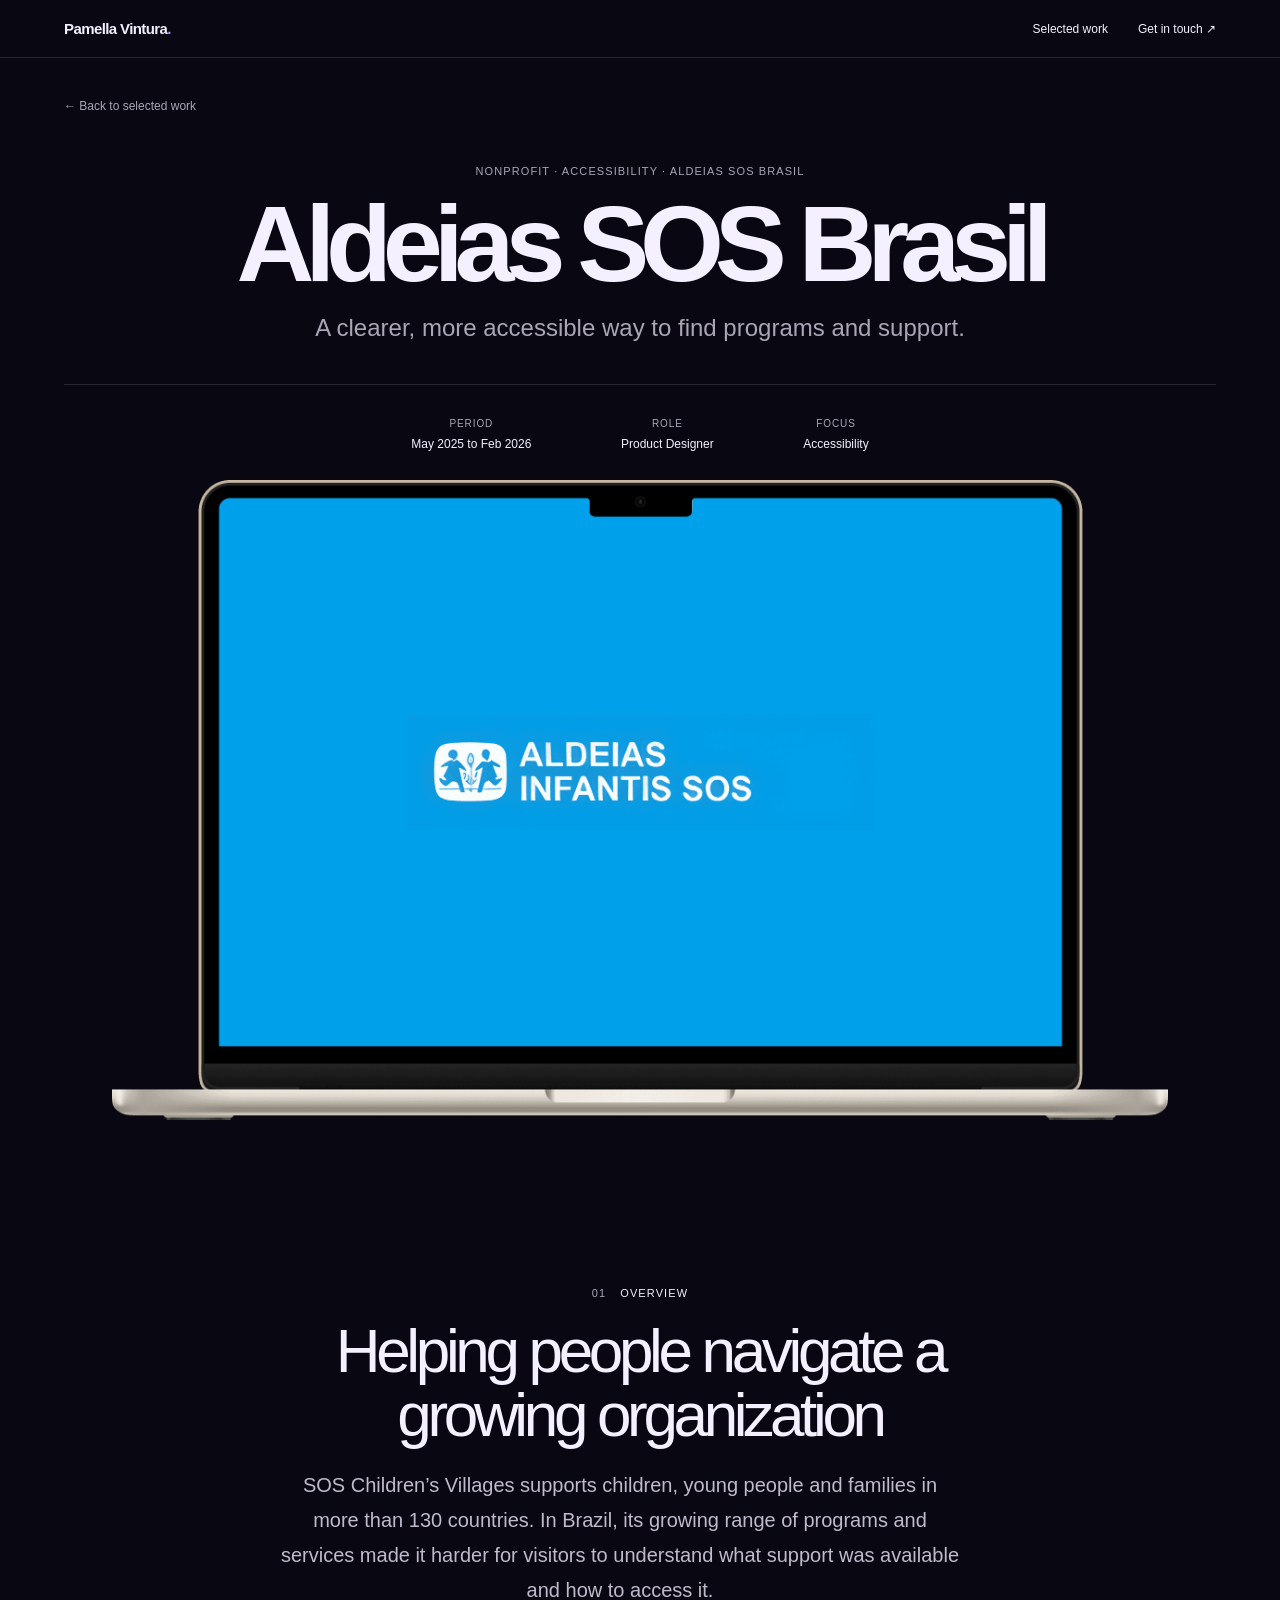
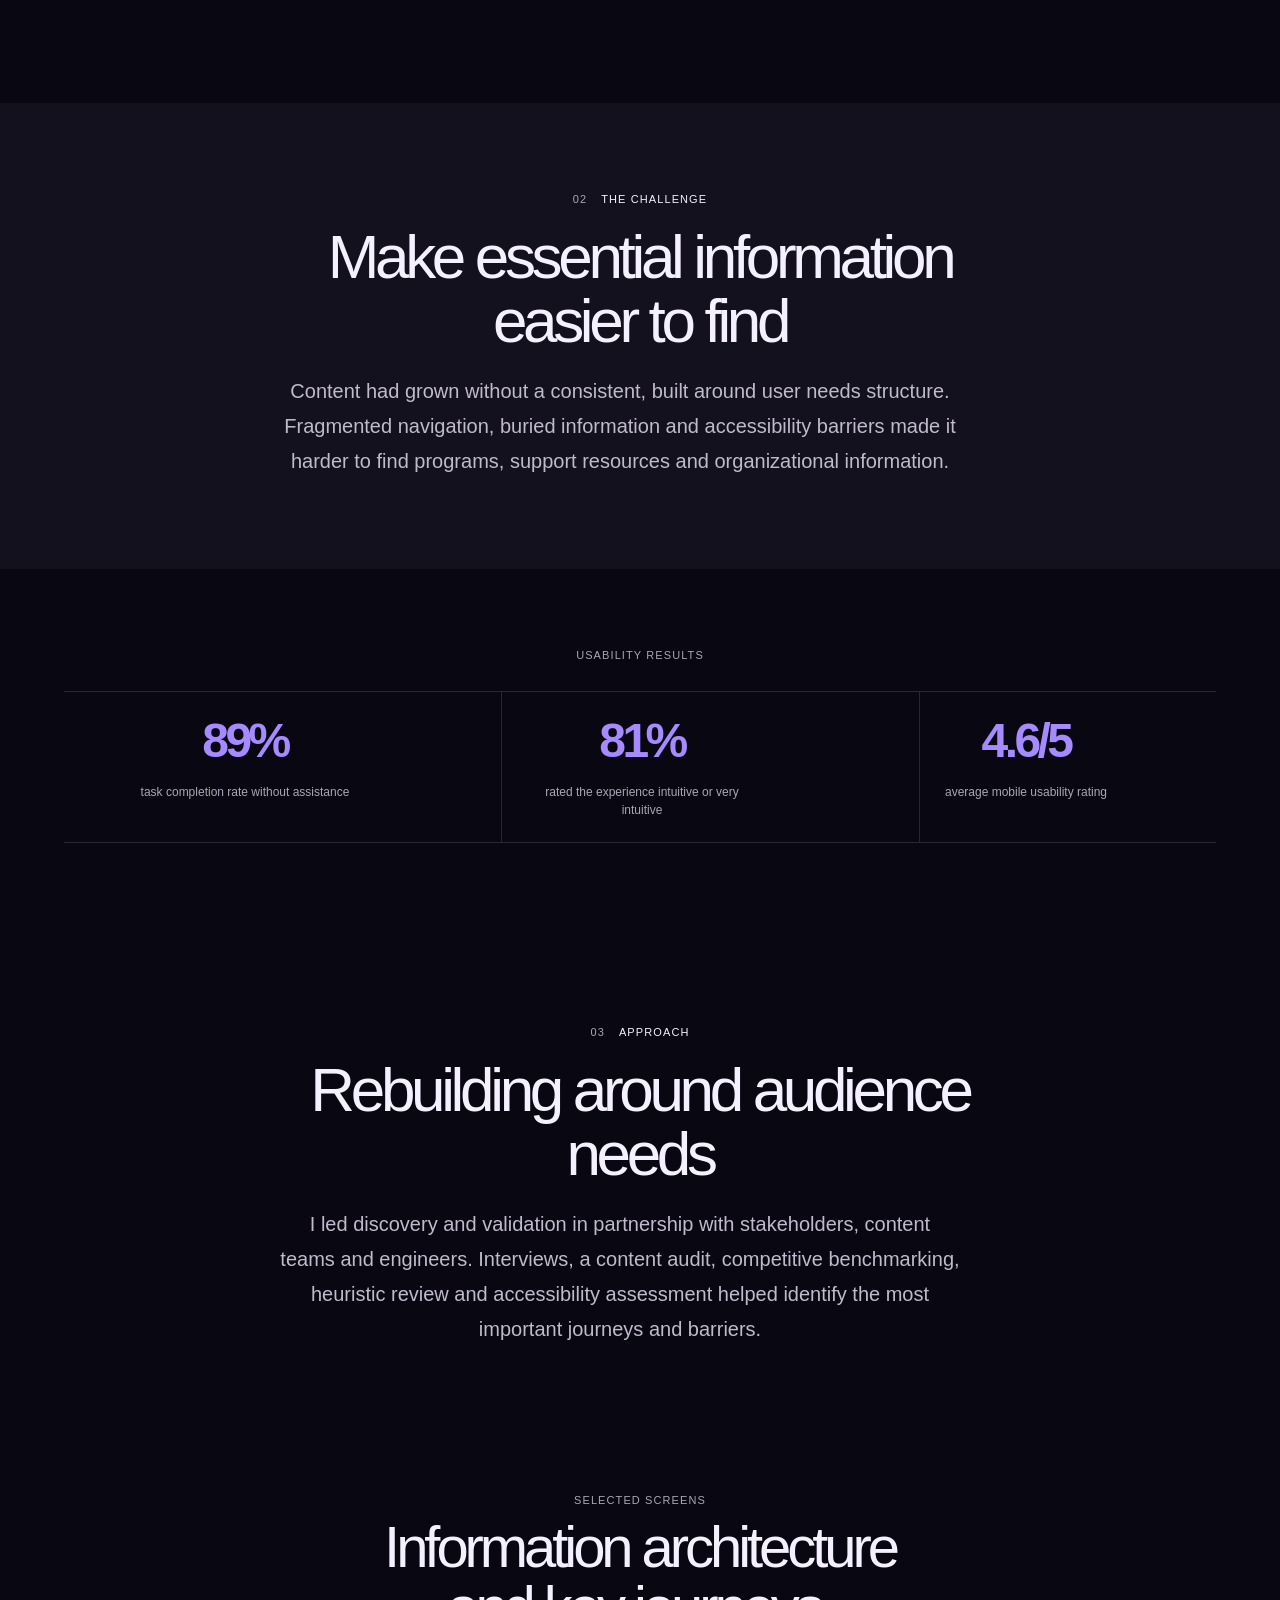
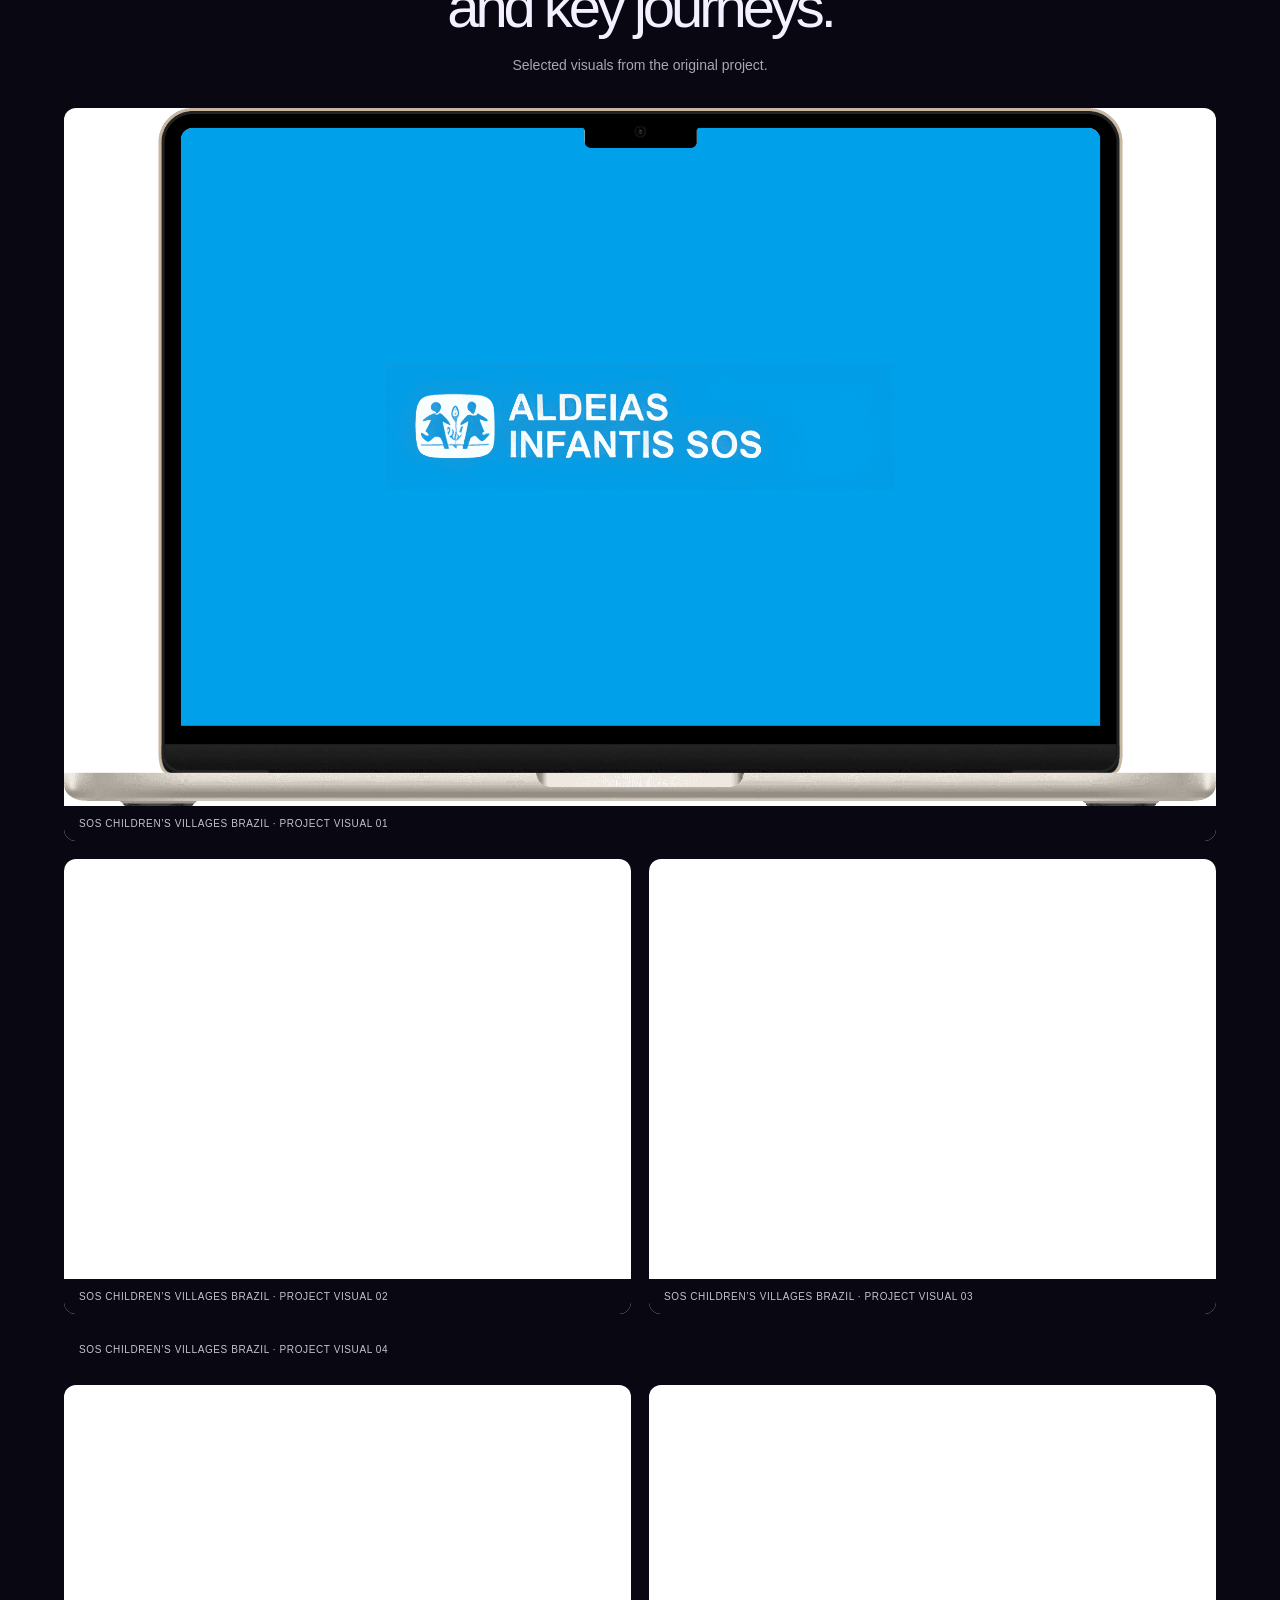
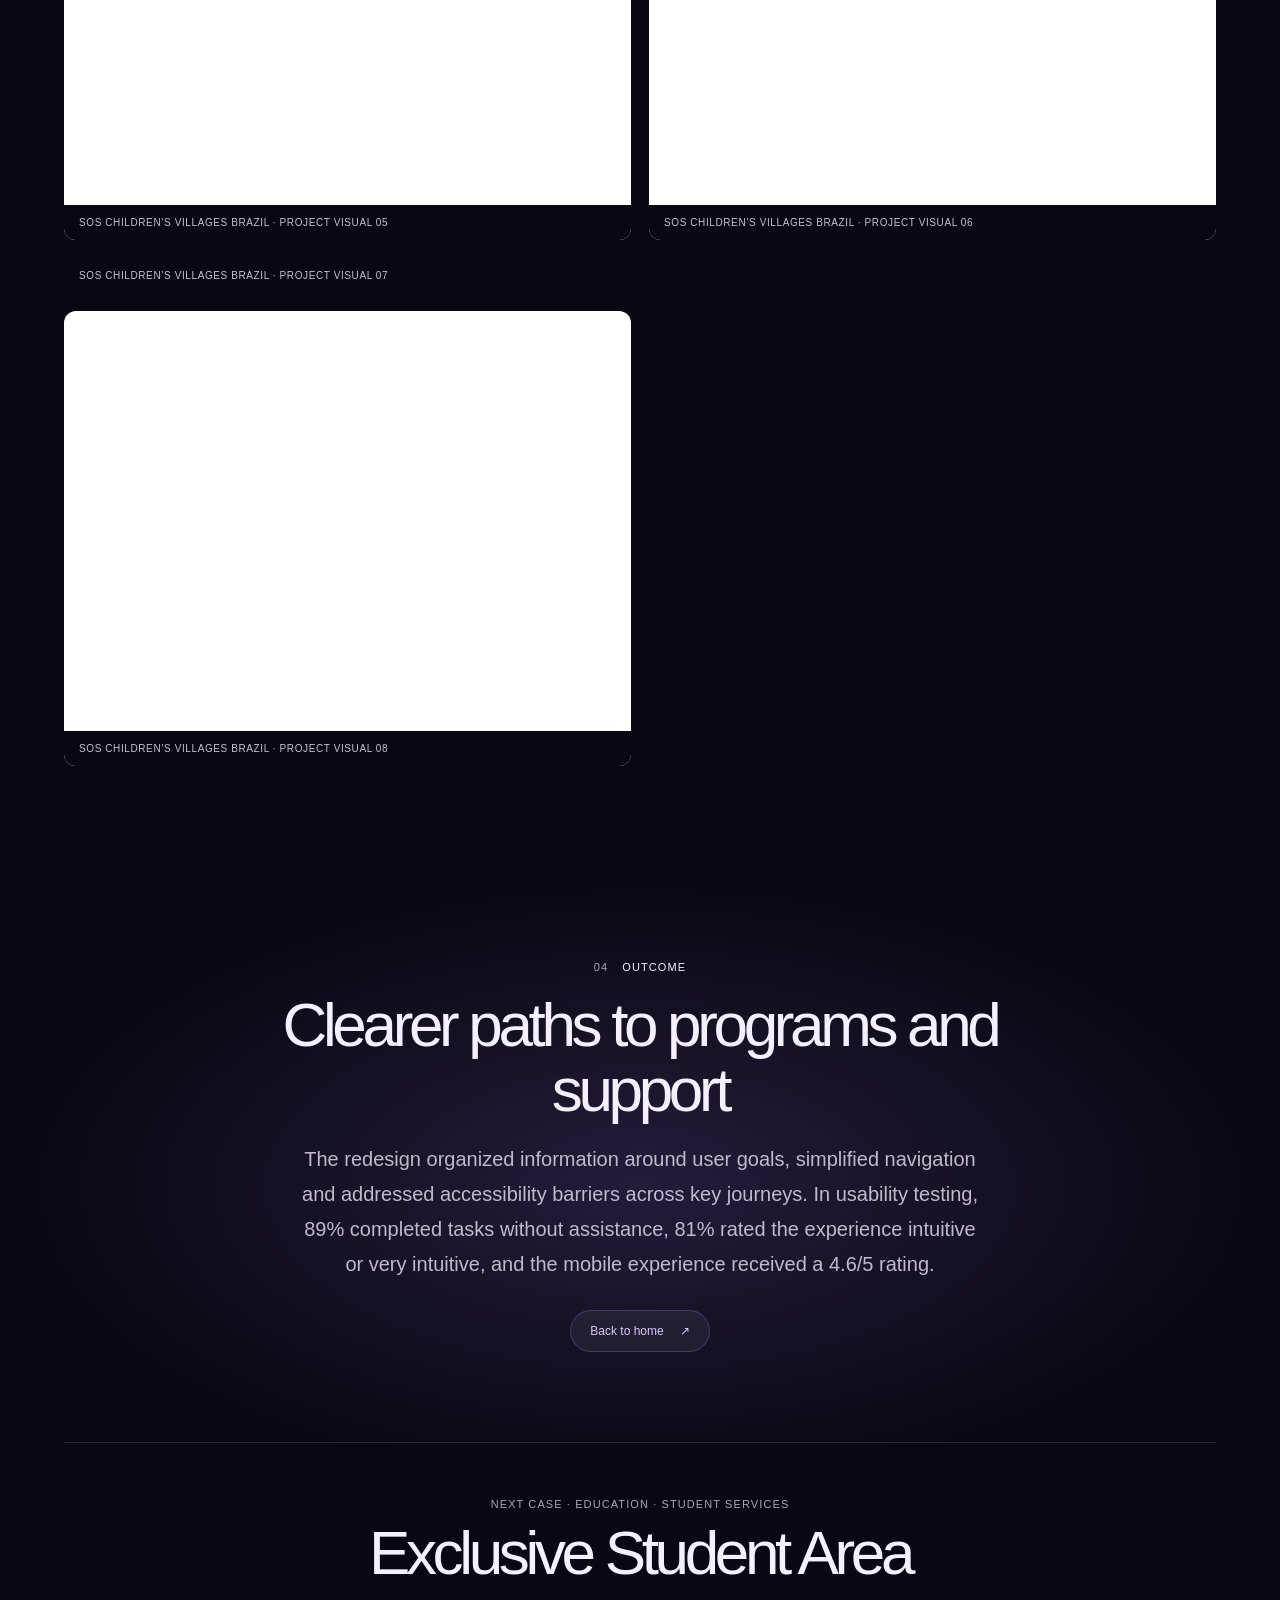
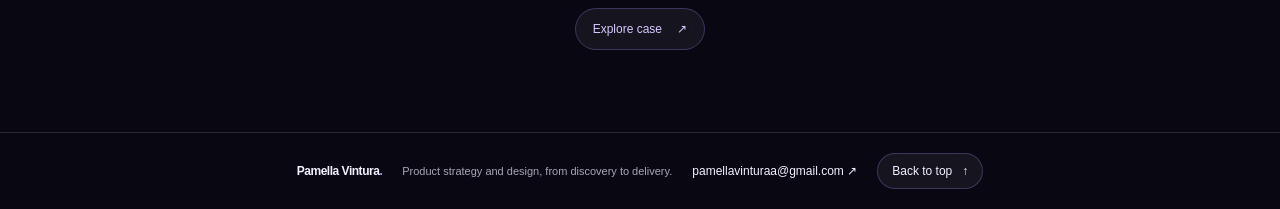
==== site/cases/aldeias-sos-brasil/index.html @ 1a33eb3a "Add Pamella Vintura portfolio site" ====
<!doctype html>
<html lang="en"><head><meta charset="utf-8"><meta name="viewport" content="width=device-width,initial-scale=1"><meta name="theme-color" content="#090812"><meta name="referrer" content="strict-origin-when-cross-origin"><meta http-equiv="Content-Security-Policy" content="default-src 'self'; base-uri 'self'; object-src 'none'; form-action 'self'; img-src 'self'; font-src 'self' https://fonts.gstatic.com; style-src 'self' https://fonts.googleapis.com; script-src 'self'; upgrade-insecure-requests"><title>Aldeias SOS Brasil | Pamella Vintura</title><meta name="description" content="A clearer, more accessible way to find programs and support."><link rel="preconnect" href="https://fonts.googleapis.com"><link rel="preconnect" href="https://fonts.gstatic.com" crossorigin><link href="https://fonts.googleapis.com/css2?family=Geist:wght@400;450;500;550;600;650;700&display=swap" rel="stylesheet"><link rel="stylesheet" href="../../cases.css"></head>
<body id="top"><header class="case-nav"><a class="case-wordmark" href="../../index.html">Pamella Vintura<span>.</span></a><nav><a href="../../index.html#work">Selected work</a><a href="mailto:pamellavinturaa@gmail.com">Get in touch ↗</a></nav></header><main>
<section class="case-hero"><a class="back-link" href="../../index.html#work">← Back to selected work</a><p class="case-eyebrow">Nonprofit · Accessibility <span>·</span> Aldeias SOS Brasil</p><h1>Aldeias SOS Brasil</h1><p class="case-subtitle">A clearer, more accessible way to find programs and support.</p><div class="case-meta"><div><span>Period</span><strong>May 2025 to Feb 2026</strong></div><div><span>Role</span><strong>Product Designer</strong></div><div><span>Focus</span><strong>Accessibility</strong></div></div>
<figure class="case-cover"><img src="../../assets/cases/aldeias-sos-brasil/01.png" alt="Original Framer portfolio image for SOS Children’s Villages Brazil" fetchpriority="high"></figure></section>
<section class="case-story"><div class="story-label">01 <span>Overview</span></div><div class="story-copy"><h2>Helping people navigate a growing organization</h2><p>SOS Children’s Villages supports children, young people and families in more than 130 countries. In Brazil, its growing range of programs and services made it harder for visitors to understand what support was available and how to access it.</p></div></section>
<section class="case-story case-story--soft"><div class="story-label">02 <span>The challenge</span></div><div class="story-copy"><h2>Make essential information easier to find</h2><p>Content had grown without a consistent, built around user needs structure. Fragmented navigation, buried information and accessibility barriers made it harder to find programs, support resources and organizational information.</p></div></section>
<section class="case-stats"><p class="case-eyebrow">Usability results</p><div class="case-stat-grid"><div class="case-stat"><strong data-count data-count-end="89.0" data-count-prefix="" data-count-suffix="%" data-count-decimals="0">89%</strong><span>task completion rate without assistance</span></div><div class="case-stat"><strong data-count data-count-end="81.0" data-count-prefix="" data-count-suffix="%" data-count-decimals="0">81%</strong><span>rated the experience intuitive or very intuitive</span></div><div class="case-stat"><strong data-count data-count-end="4.6" data-count-prefix="" data-count-suffix="/5" data-count-decimals="1">4.6/5</strong><span>average mobile usability rating</span></div></div></section>
<section class="case-story"><div class="story-label">03 <span>Approach</span></div><div class="story-copy"><h2>Rebuilding around audience needs</h2><p>I led discovery and validation in partnership with stakeholders, content teams and engineers. Interviews, a content audit, competitive benchmarking, heuristic review and accessibility assessment helped identify the most important journeys and barriers.</p></div></section>
<section class="case-gallery"><div class="gallery-heading"><p class="case-eyebrow">Selected screens</p><h2>Information architecture and key journeys.</h2><p>Selected visuals from the original project.</p></div><div class="gallery-grid"><figure class="case-image case-image--1"><img src="../../assets/cases/aldeias-sos-brasil/01.png" alt="Original SOS Children’s Villages Brazil project visual 1" loading="lazy"><figcaption>SOS Children’s Villages Brazil · project visual 01</figcaption></figure>
<figure class="case-image case-image--2"><img src="../../assets/cases/aldeias-sos-brasil/02.png" alt="Original SOS Children’s Villages Brazil project visual 2" loading="lazy"><figcaption>SOS Children’s Villages Brazil · project visual 02</figcaption></figure>
<figure class="case-image case-image--3"><img src="../../assets/cases/aldeias-sos-brasil/03.png" alt="Original SOS Children’s Villages Brazil project visual 3" loading="lazy"><figcaption>SOS Children’s Villages Brazil · project visual 03</figcaption></figure>
<figure class="case-image case-image--1"><img src="../../assets/cases/aldeias-sos-brasil/04.png" alt="Original SOS Children’s Villages Brazil project visual 4" loading="lazy"><figcaption>SOS Children’s Villages Brazil · project visual 04</figcaption></figure>
<figure class="case-image case-image--2"><img src="../../assets/cases/aldeias-sos-brasil/05.png" alt="Original SOS Children’s Villages Brazil project visual 5" loading="lazy"><figcaption>SOS Children’s Villages Brazil · project visual 05</figcaption></figure>
<figure class="case-image case-image--3"><img src="../../assets/cases/aldeias-sos-brasil/06.png" alt="Original SOS Children’s Villages Brazil project visual 6" loading="lazy"><figcaption>SOS Children’s Villages Brazil · project visual 06</figcaption></figure>
<figure class="case-image case-image--1"><img src="../../assets/cases/aldeias-sos-brasil/07.png" alt="Original SOS Children’s Villages Brazil project visual 7" loading="lazy"><figcaption>SOS Children’s Villages Brazil · project visual 07</figcaption></figure>
<figure class="case-image case-image--2"><img src="../../assets/cases/aldeias-sos-brasil/08.png" alt="Original SOS Children’s Villages Brazil project visual 8" loading="lazy"><figcaption>SOS Children’s Villages Brazil · project visual 08</figcaption></figure></div></section>
<section class="case-story case-story--soft case-outro"><div class="story-label">04 <span>Outcome</span></div><div class="story-copy"><h2>Clearer paths to programs and support</h2><p>The redesign organized information around user goals, simplified navigation and addressed accessibility barriers across key journeys. In usability testing, 89% completed tasks without assistance, 81% rated the experience intuitive or very intuitive, and the mobile experience received a 4.6/5 rating.</p><a class="case-home-button" href="../../index.html">Back to home <span aria-hidden="true">↗</span></a></div></section>
<section class="case-next"><div><p class="case-eyebrow">Next case · Education · Student services</p><h2>Exclusive Student Area</h2></div><a class="next-link" href="../student-area/index.html">Explore case <span>↗</span></a></section>
</main><footer class="case-footer"><a class="case-wordmark" href="../../index.html">Pamella Vintura<span>.</span></a><span>Product strategy and design, from discovery to delivery.</span><a href="mailto:pamellavinturaa@gmail.com">pamellavinturaa@gmail.com ↗</a><a class="back-top" href="#top">Back to top <span aria-hidden="true">↑</span></a></footer><script src="../../case.js" defer></script></body></html>
---- site/cases.css ----
@charset "utf-8";:root{--paper:#f5f5f7;--ink:#1d1d1f;--muted:#6e6e73;--blue:#7654e8;--purple:#7654e8;--line:rgba(29,29,31,.12);--max:1160px}*{box-sizing:border-box}html{scroll-behavior:smooth}body{margin:0;background:var(--paper);color:var(--ink);font-family:Geist,-apple-system,BlinkMacSystemFont,"Segoe UI",sans-serif;-webkit-font-smoothing:antialiased}.case-nav,.case-footer{display:flex;align-items:center;justify-content:space-between;padding:20px max(5vw,24px);border-bottom:1px solid var(--line)}.case-wordmark{font-size:15px;font-weight:650;letter-spacing:-.04em;color:var(--ink);text-decoration:none}.case-wordmark span{color:var(--blue)}.case-nav nav{display:flex;gap:30px}.case-nav nav a,.case-footer a{font-size:12px;color:var(--ink);text-decoration:none}.case-nav nav a:hover,.case-footer a:hover,.back-link:hover{color:var(--blue)}main{overflow:hidden}.case-hero,.case-story,.case-stats,.case-gallery,.case-next{width:min(var(--max),90vw);margin:auto}.case-hero{padding:38px 0 72px}.back-link{display:inline-block;margin:0 0 52px;color:var(--muted);font-size:12px;text-decoration:none}.case-eyebrow,.story-label{color:var(--muted);font-size:11px;letter-spacing:.1em;text-transform:uppercase}.case-eyebrow span{color:var(--blue)}h1,h2,p{margin-top:0}.case-hero h1{max-width:950px;margin:14px 0 13px;font-size:clamp(48px,9vw,108px);line-height:.98;letter-spacing:-.085em;font-weight:550}.case-subtitle{max-width:660px;color:var(--muted);font-size:clamp(17px,2.4vw,24px);line-height:1.5}.case-meta{display:flex;gap:clamp(28px,7vw,92px);padding:33px 0 29px;margin-top:38px;border-top:1px solid var(--line)}.case-meta div{display:grid;gap:8px}.case-meta span{font-size:10px;color:var(--muted);text-transform:uppercase;letter-spacing:.09em}.case-meta strong{font-size:12px;font-weight:500}.case-cover{height:clamp(280px,55vw,640px);margin:0;overflow:hidden;border-radius:18px;background:#e8e8eb}.case-cover img{width:100%;height:100%;object-fit:contain;object-position:center}.case-story{display:grid;grid-template-columns:.55fr 1fr;gap:5vw;padding:95px 0}.story-label{display:flex;gap:14px;align-items:flex-start}.story-label span{color:var(--ink)}.story-copy{max-width:720px}.story-copy h2,.gallery-heading h2,.case-next h2{margin-bottom:20px;font-size:clamp(34px,5.2vw,62px);line-height:1.04;letter-spacing:-.07em;font-weight:500}.story-copy p{max-width:680px;margin:0;color:#56565c;font-size:clamp(16px,1.7vw,20px);line-height:1.75}.case-story--soft{width:100%;padding:90px max(5vw,24px);background:#eceef2}.case-story--soft .story-label,.case-story--soft .story-copy{width:min(100%,var(--max));margin-left:auto;margin-right:auto}.case-stats{padding:80px 0 88px}.case-stats>.case-eyebrow{margin-bottom:30px}.case-stat-grid{display:grid;grid-template-columns:repeat(3,1fr);border-top:1px solid var(--line);border-bottom:1px solid var(--line)}.case-stat{min-height:138px;padding:25px 22px 23px 0;display:flex;flex-direction:column;align-items:flex-start;justify-content:flex-start;gap:18px;text-align:left}.case-stat+.case-stat{padding-left:25px;border-left:1px solid var(--line)}.case-stat strong{display:block;font-size:clamp(32px,4.2vw,48px);line-height:1;letter-spacing:-.075em;font-weight:550;color:var(--purple);font-variant-numeric:tabular-nums;text-align:left}.case-stat span{max-width:230px;color:var(--muted);font-size:12px;line-height:1.5}.case-gallery{padding:52px 0 105px}.gallery-heading{max-width:540px;margin-bottom:35px}.gallery-heading h2{font-size:clamp(36px,5vw,58px)}.gallery-heading>p:last-child{color:var(--muted);font-size:14px}.gallery-grid{display:grid;grid-template-columns:repeat(2,minmax(0,1fr));gap:18px}.case-image{margin:0;overflow:hidden;border-radius:12px;background:#e7e8eb}.case-image:nth-child(3n+1){grid-column:span 2}.case-image img{display:block;width:100%;max-height:720px;object-fit:contain;object-position:center}.case-image:not(:nth-child(3n+1)) img{height:420px}.case-image figcaption{padding:12px 15px;color:var(--muted);font-size:10px;letter-spacing:.06em;text-transform:uppercase}.case-next{display:flex;align-items:end;justify-content:space-between;padding:55px 0 82px;border-top:1px solid var(--line)}.case-next h2{margin:9px 0 0}.next-link{padding:13px 17px;border:1px solid rgb(118 84 232 / .22);border-radius:999px;background:rgb(255 255 255 / .45);color:#5938c7;font-size:12px;text-decoration:none;backdrop-filter:blur(14px);transition:color .2s,background .25s,box-shadow .25s,transform .25s}.next-link span{margin-left:12px;color:inherit}.next-link:hover{background:#7654e8;color:#fff;box-shadow:0 9px 24px rgb(118 84 232 / .24);transform:translateY(-2px)}.case-footer{gap:20px;border-top:1px solid var(--line);border-bottom:0;color:var(--muted);font-size:11px}.case-footer>span{color:var(--muted)}@media(max-width:700px){.case-nav{padding:17px 5vw}.case-nav nav{gap:15px}.case-nav nav a{font-size:11px}.case-hero{padding-top:24px}.back-link{margin-bottom:38px}.case-meta{display:grid;grid-template-columns:1fr 1fr;gap:22px}.case-story{grid-template-columns:1fr;gap:20px;padding:65px 0}.case-story--soft{padding:65px 5vw}.case-stat-grid{grid-template-columns:1fr}.case-stat{min-height:95px;padding:18px 0}.case-stat+.case-stat{padding-left:0;border-left:0;border-top:1px solid var(--line)}.case-gallery{padding:25px 0 65px}.gallery-grid{grid-template-columns:1fr;gap:12px}.case-image:nth-child(3n+1){grid-column:auto}.case-image:not(:nth-child(3n+1)) img{height:300px}.case-next{align-items:flex-start;flex-direction:column;gap:24px;padding:42px 0 55px}.case-footer{align-items:flex-start;flex-direction:column;padding-top:25px;padding-bottom:25px;gap:11px}}@media(prefers-reduced-motion:no-preference){.case-image img{transition:transform .6s cubic-bezier(.2,.7,.2,1)}.case-image:hover img{transform:scale(1.015)}}
.case-outro{background:radial-gradient(ellipse at 50% 55%,rgb(232 224 255 / .82),rgb(245 245 247 / .1) 68%);text-align:center}.case-outro .story-label{justify-content:center}.case-outro .story-copy{margin-left:auto;margin-right:auto}.case-outro .story-copy h2{text-align:center}.case-outro .story-copy p{margin-left:auto;margin-right:auto}.case-home-button{display:inline-flex;align-items:center;gap:16px;margin-top:28px;padding:13px 19px;border:1px solid rgb(118 84 232 / .22);border-radius:999px;background:rgb(255 255 255 / .48);color:#5938c7;font-size:12px;text-decoration:none;backdrop-filter:blur(14px);transition:color .2s,background .25s,box-shadow .25s,transform .25s}.case-home-button:hover{background:#7654e8;color:#fff;box-shadow:0 9px 24px rgb(118 84 232 / .24);transform:translateY(-2px)}.back-top{display:inline-flex;align-items:center;gap:10px;padding:10px 14px;border:1px solid rgb(118 84 232 / .2);border-radius:999px;background:rgb(255 255 255 / .45);color:#5938c7;text-decoration:none;font-size:11px;backdrop-filter:blur(14px);transition:background .2s,color .2s,transform .2s}.back-top:hover{background:#7654e8;color:#fff;transform:translateY(-2px)}

/* Center the case narratives and closing sections consistently. */
.case-hero h1,.case-hero>.case-eyebrow,.case-hero>.case-subtitle{margin-left:auto;margin-right:auto;text-align:center}
.case-hero>.case-eyebrow{width:fit-content}
.case-subtitle{max-width:720px}
.case-meta{justify-content:center;text-align:center}
.case-meta div{justify-items:center}
.case-story{grid-template-columns:1fr;justify-items:center;gap:20px;text-align:center}
.case-story .story-label{justify-content:center}
.case-story .story-copy{margin-left:auto;margin-right:auto}
.case-story--soft .story-label,.case-story--soft .story-copy{margin-left:auto;margin-right:auto}
.case-stats>.case-eyebrow{width:fit-content;margin-left:auto;margin-right:auto;text-align:center}
.case-stat-grid{justify-items:center}
.case-stat{align-items:center;text-align:center}
.case-stat strong{text-align:center}
.case-gallery .gallery-heading{margin-left:auto;margin-right:auto;text-align:center}
.case-next{align-items:center;flex-direction:column;gap:23px;text-align:center}
.case-next>div{width:100%}
.case-footer{justify-content:center;text-align:center}
@media(max-width:700px){.case-story{grid-template-columns:1fr;justify-items:center;text-align:center}.case-stat{align-items:center;text-align:center}.case-stat strong{text-align:center}.case-next{align-items:center;text-align:center}.case-footer{align-items:center}}

/* Dark theme for all case study pages */
:root{--paper:#090812;--ink:#f4f0ff;--muted:#aaa5b7;--blue:#ad91ff;--purple:#a68aff;--line:rgba(236,228,255,.14);color-scheme:dark}
body{background:#090812;color:#f4f0ff}
.case-nav,.case-footer{border-color:var(--line)}
.case-story--soft{background:#13111d}
.case-cover,.case-image{background:#fff}
.case-image figcaption{background:#090812;color:#c8c1d3}
.case-stat{border-color:var(--line)}
.story-copy p{color:#c1bacd}
.case-outro{background:radial-gradient(ellipse at 50% 55%,rgba(108,78,166,.28),rgba(9,8,18,.15) 68%)}
.next-link,.case-home-button,.back-top{background:rgba(255,255,255,.055);border-color:rgba(166,138,255,.28);color:#d8c8ff}
.next-link:hover,.case-home-button:hover,.back-top:hover{background:#7654e8;color:#fff}

.case-nav{position:relative;z-index:5}body{overflow-x:hidden}

/* Keep the first project mockup integrated with the dark case page; gallery frames stay white. */
.case-cover { background:transparent; }
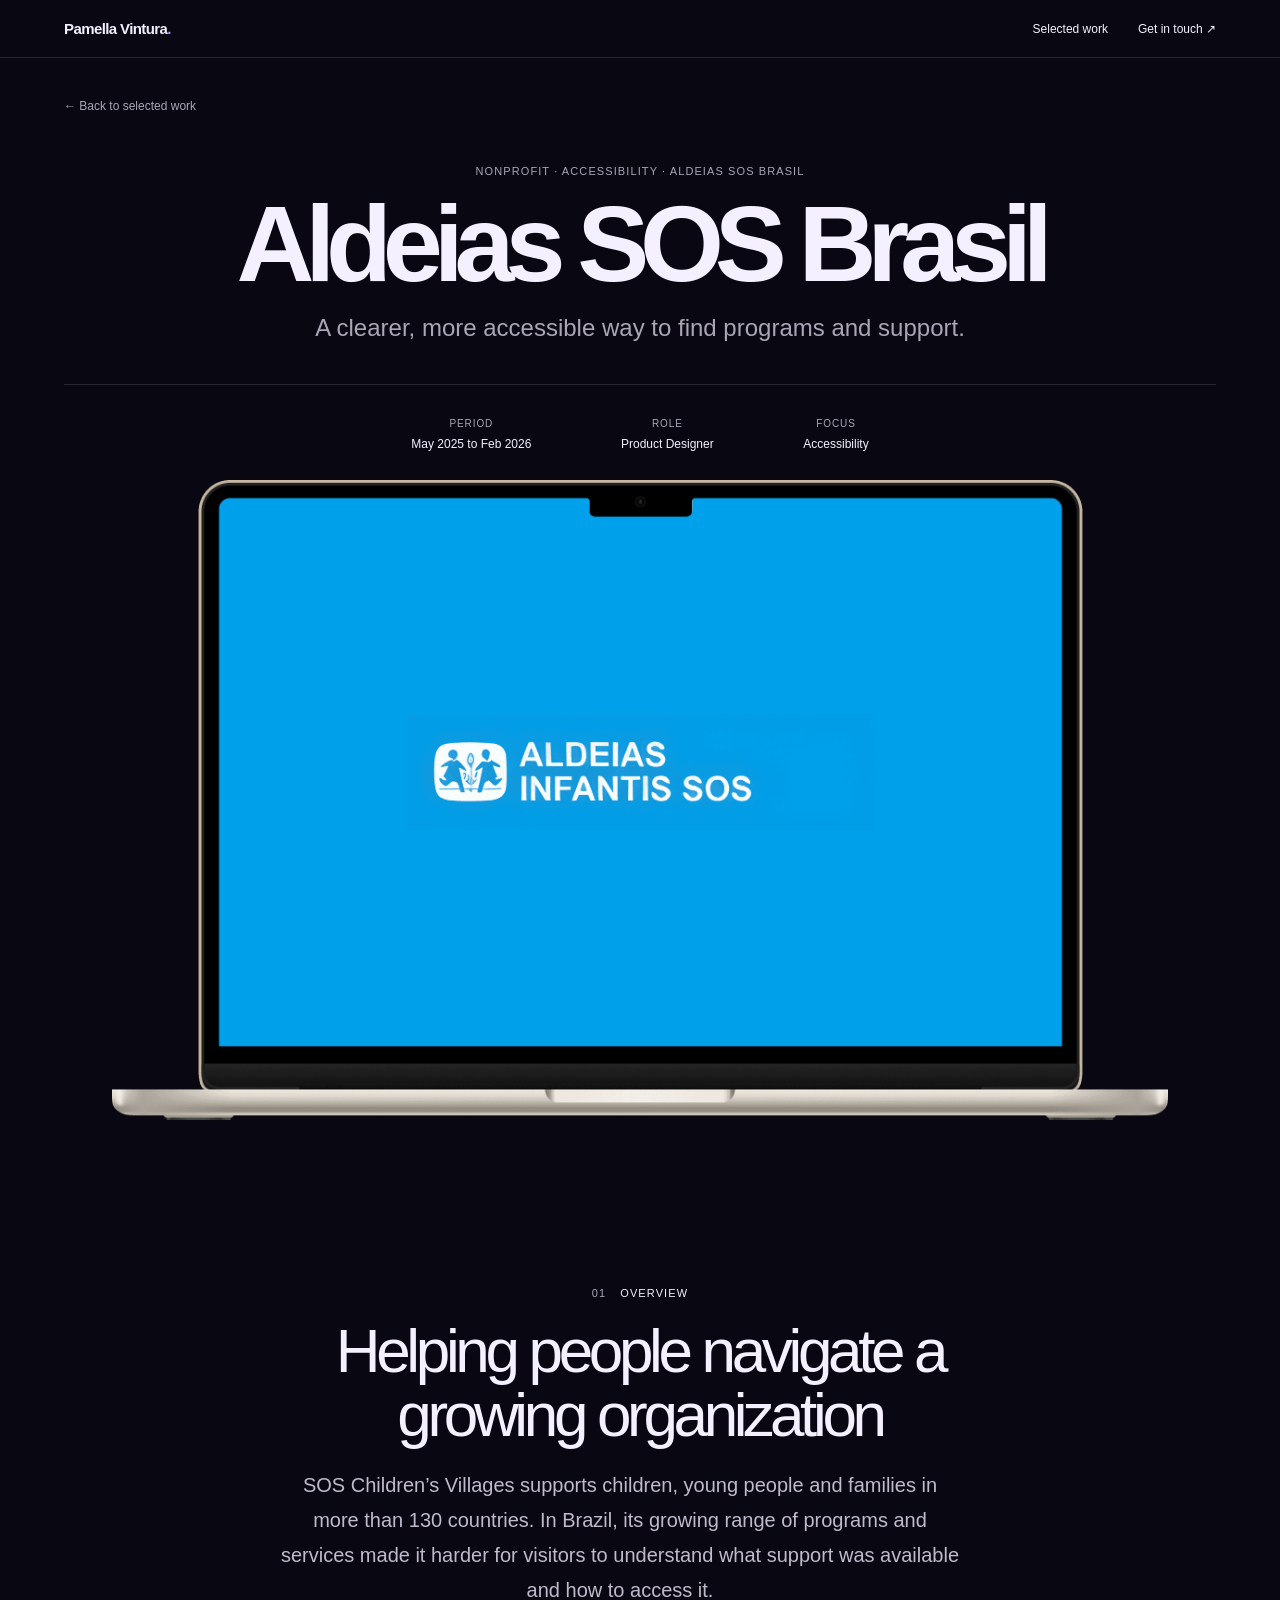
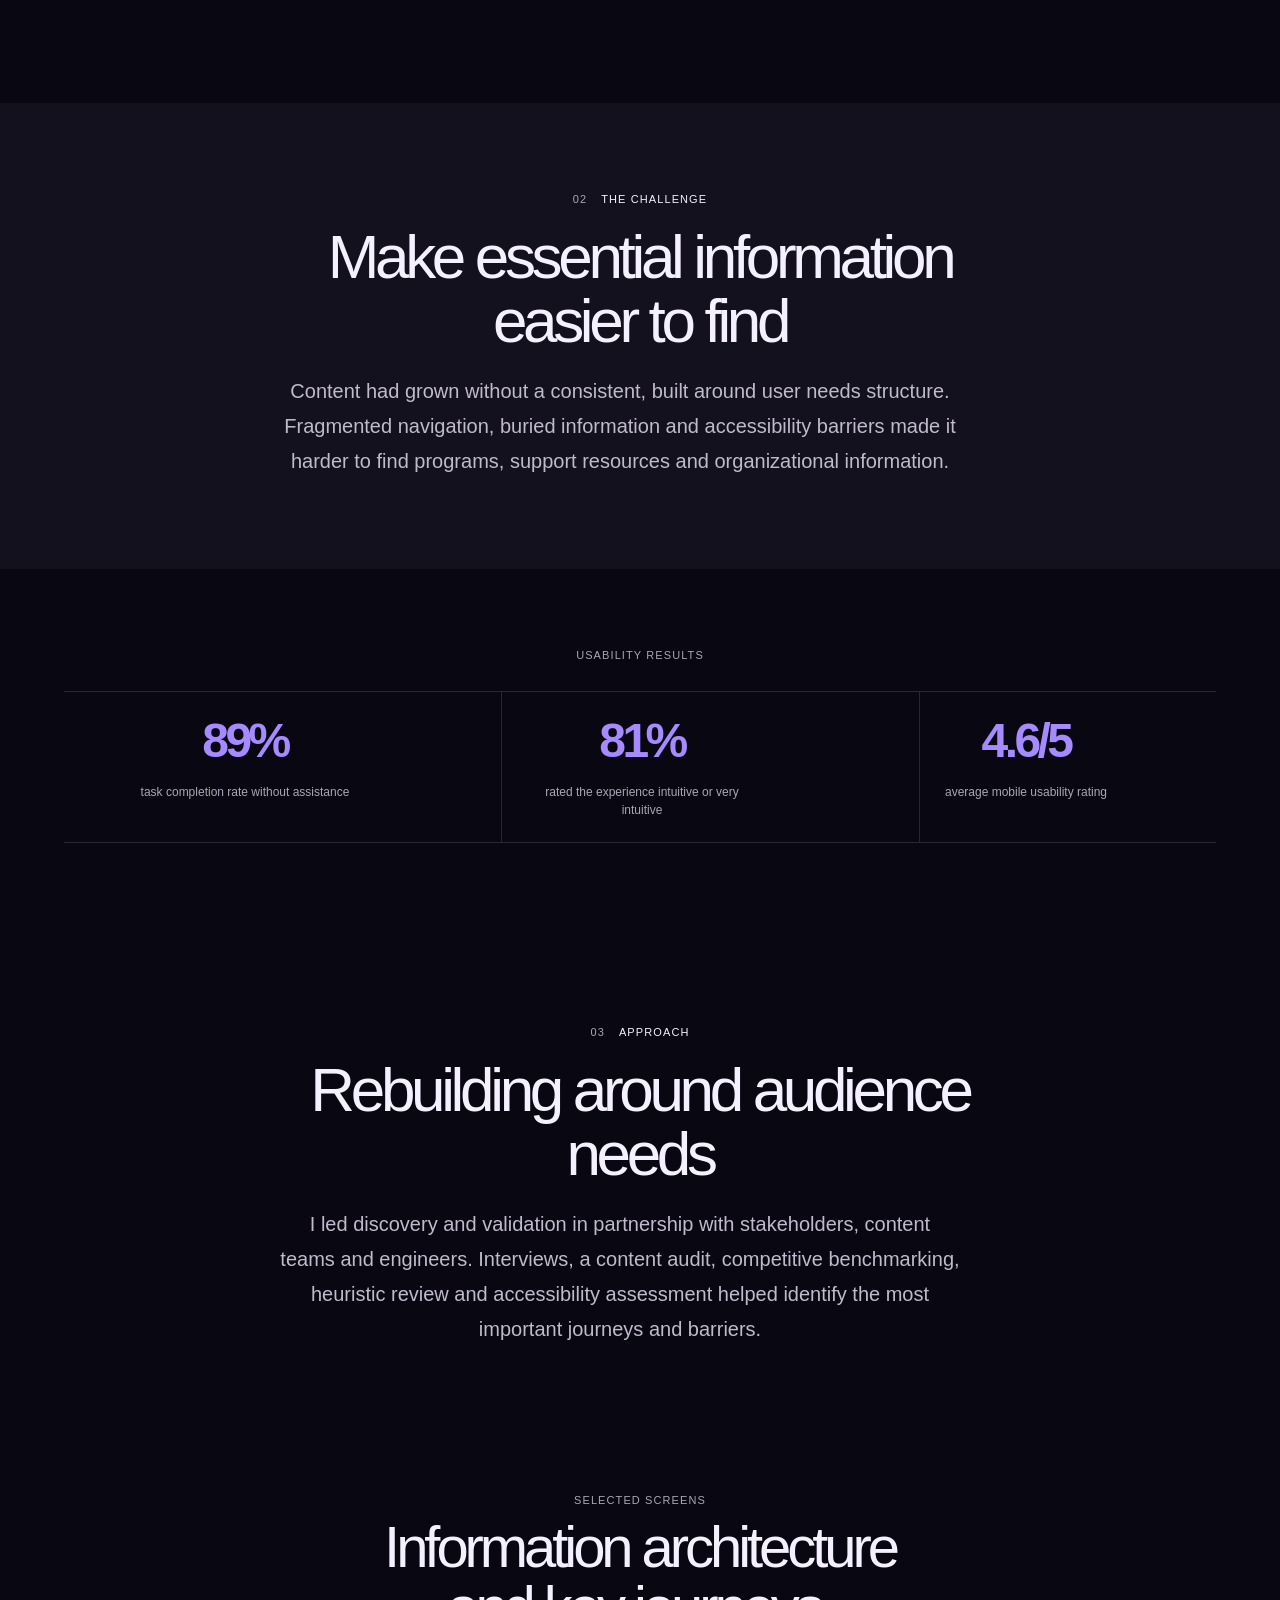
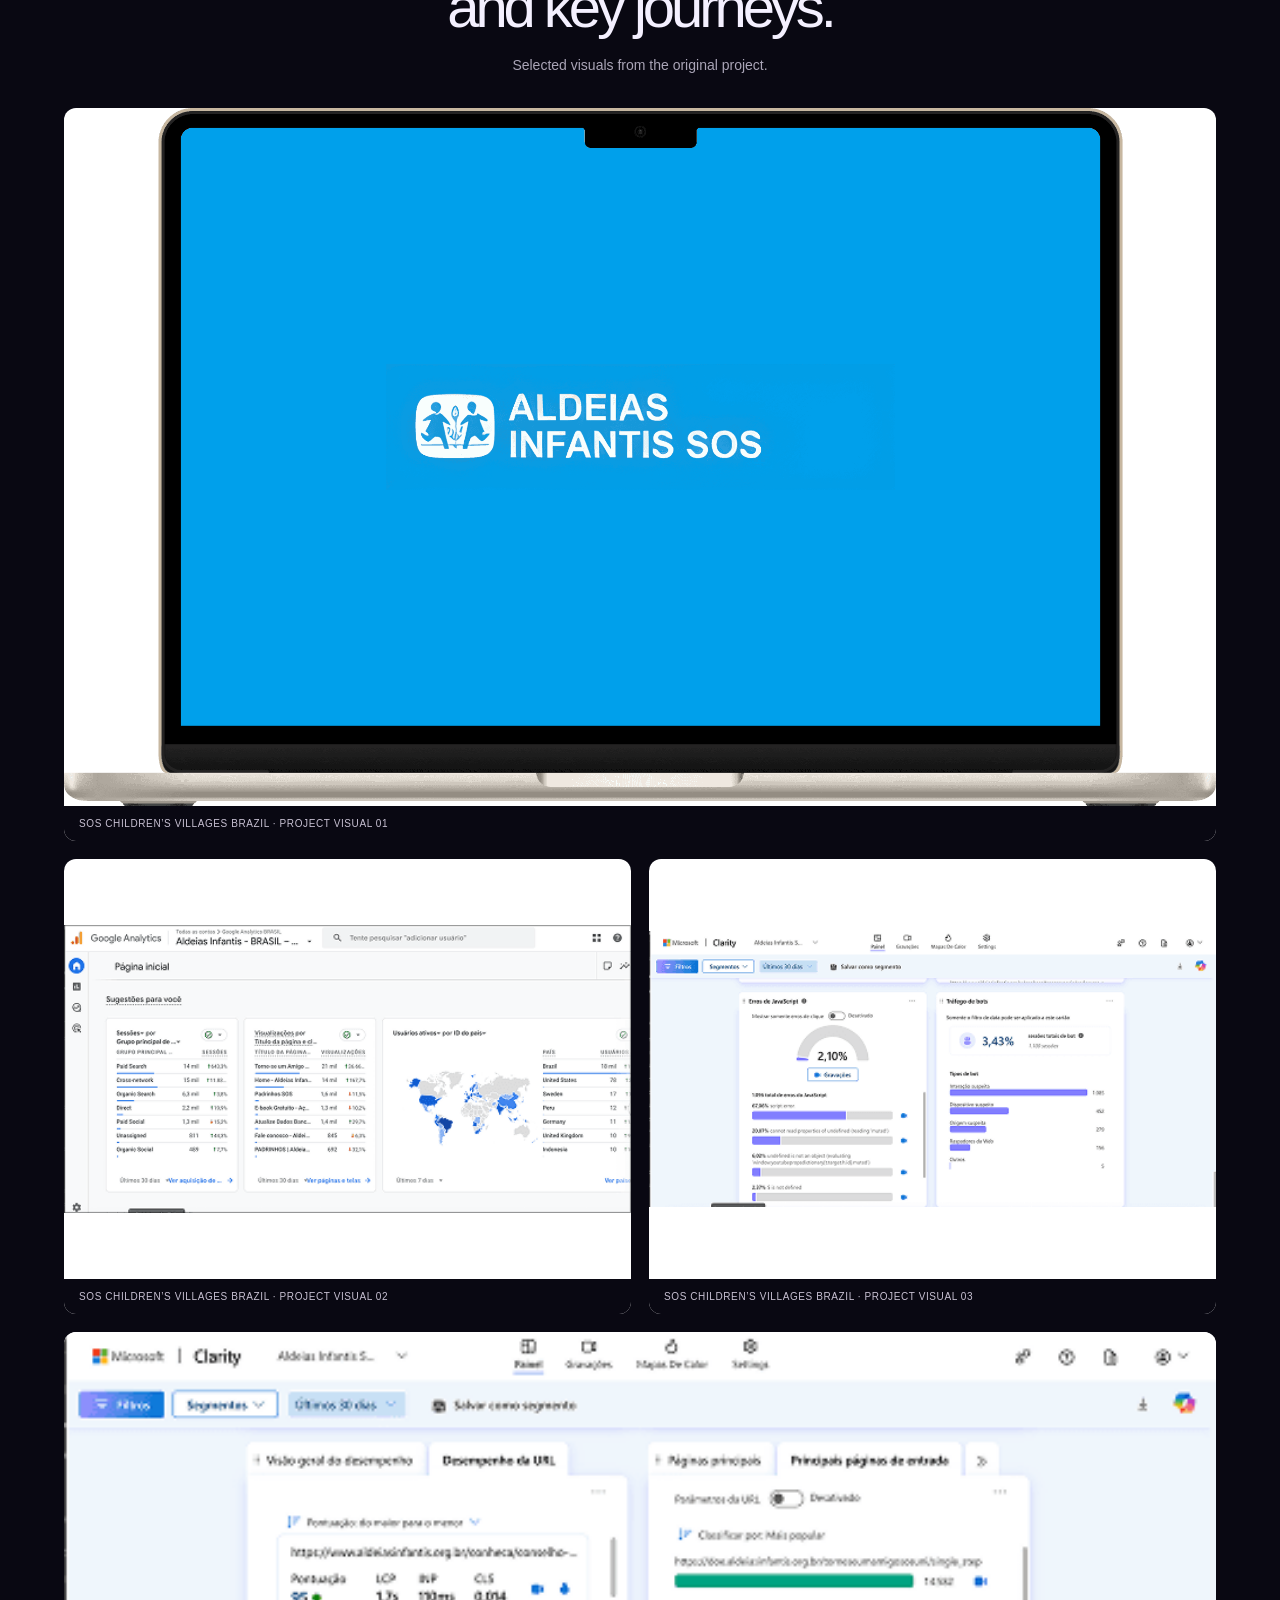
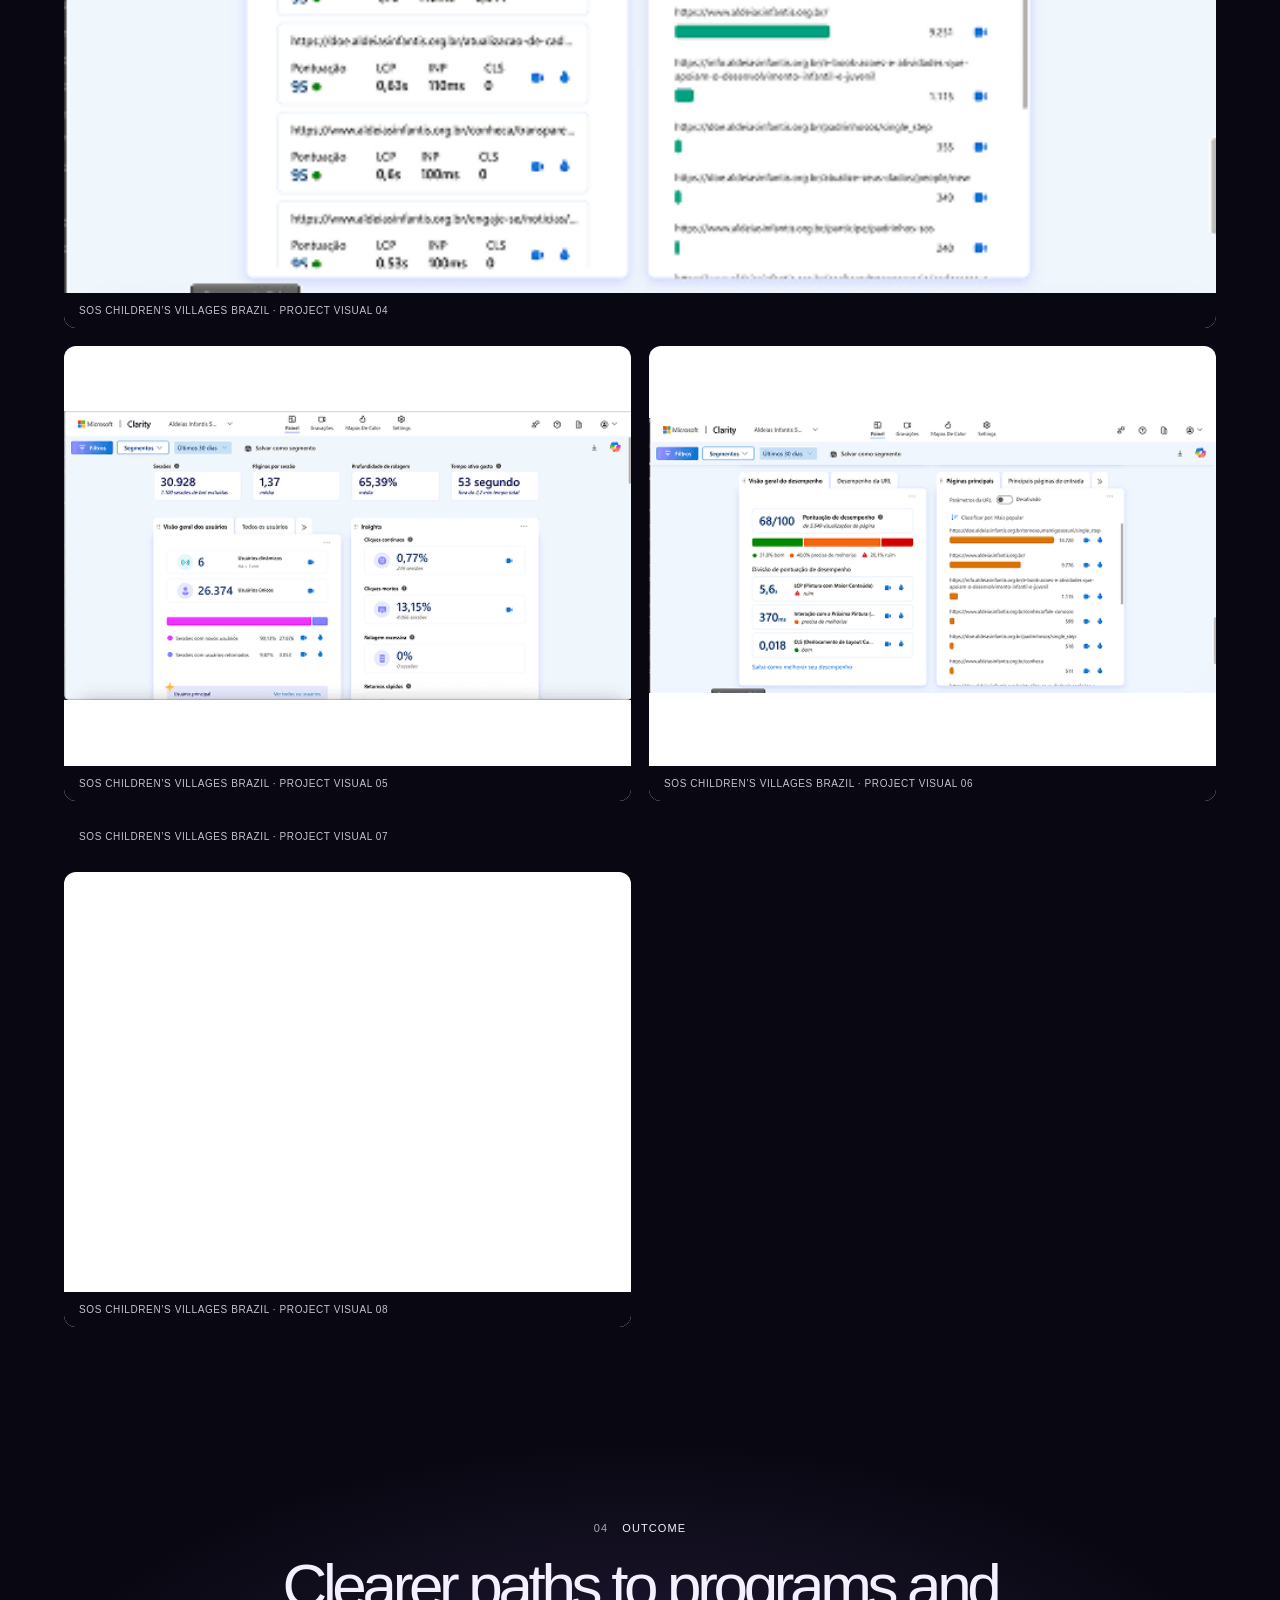
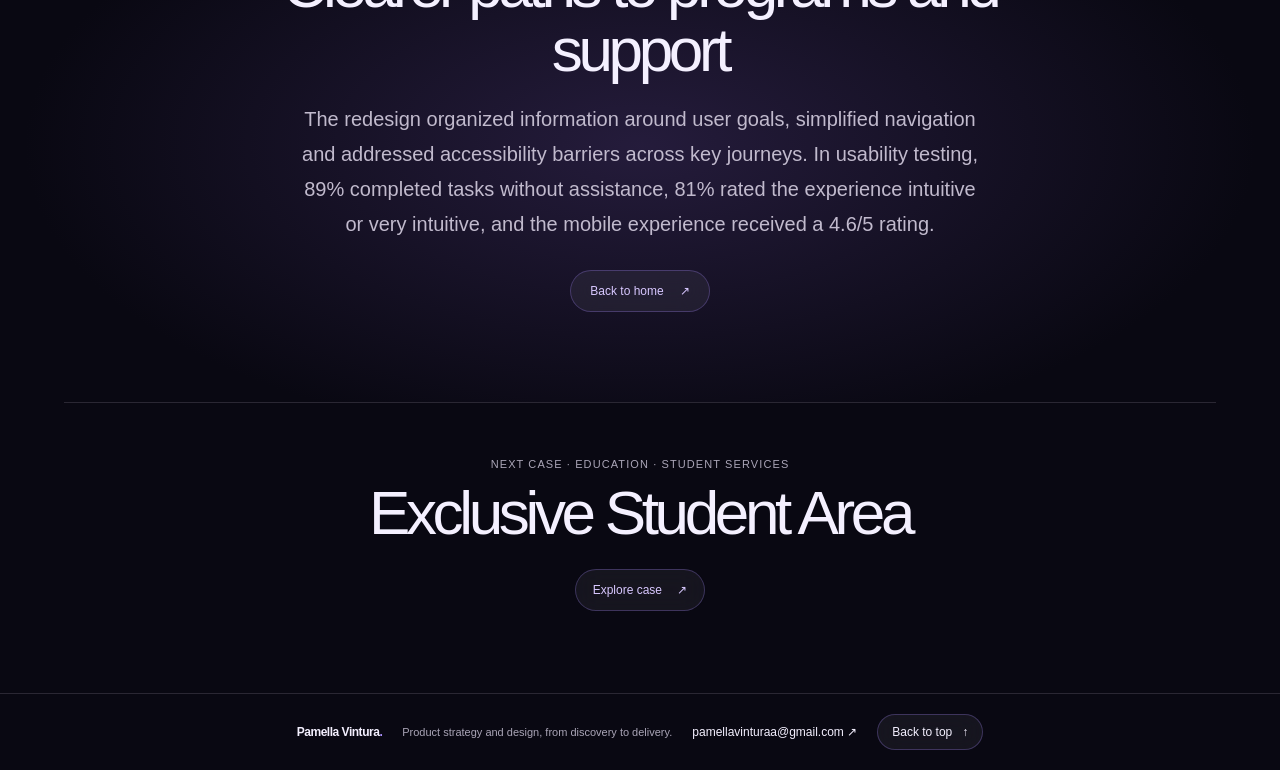
==== commit f9c51643: "Add astronaut favicon across portfolio pages" ====
--- a/site/cases/aldeias-sos-brasil/index.html
+++ b/site/cases/aldeias-sos-brasil/index.html
@@ -1,5 +1,5 @@
 <!doctype html>
-<html lang="en"><head><meta charset="utf-8"><meta name="viewport" content="width=device-width,initial-scale=1"><meta name="theme-color" content="#090812"><meta name="referrer" content="strict-origin-when-cross-origin"><meta http-equiv="Content-Security-Policy" content="default-src 'self'; base-uri 'self'; object-src 'none'; form-action 'self'; img-src 'self'; font-src 'self' https://fonts.gstatic.com; style-src 'self' https://fonts.googleapis.com; script-src 'self'; upgrade-insecure-requests"><title>Aldeias SOS Brasil | Pamella Vintura</title><meta name="description" content="A clearer, more accessible way to find programs and support."><link rel="preconnect" href="https://fonts.googleapis.com"><link rel="preconnect" href="https://fonts.gstatic.com" crossorigin><link href="https://fonts.googleapis.com/css2?family=Geist:wght@400;450;500;550;600;650;700&display=swap" rel="stylesheet"><link rel="stylesheet" href="../../cases.css"></head>
+<html lang="en"><head><link rel="icon" type="image/png" sizes="96x96" href="../../assets/img/favicon-astronaut.png?v=1"><link rel="shortcut icon" href="../../assets/img/favicon.ico?v=1"><meta charset="utf-8"><meta name="viewport" content="width=device-width,initial-scale=1"><meta name="theme-color" content="#090812"><meta name="referrer" content="strict-origin-when-cross-origin"><meta http-equiv="Content-Security-Policy" content="default-src 'self'; base-uri 'self'; object-src 'none'; form-action 'self'; img-src 'self'; font-src 'self' https://fonts.gstatic.com; style-src 'self' https://fonts.googleapis.com; script-src 'self'; upgrade-insecure-requests"><title>Aldeias SOS Brasil | Pamella Vintura</title><meta name="description" content="A clearer, more accessible way to find programs and support."><link rel="preconnect" href="https://fonts.googleapis.com"><link rel="preconnect" href="https://fonts.gstatic.com" crossorigin><link href="https://fonts.googleapis.com/css2?family=Geist:wght@400;450;500;550;600;650;700&display=swap" rel="stylesheet"><link rel="stylesheet" href="../../cases.css"></head>
 <body id="top"><header class="case-nav"><a class="case-wordmark" href="../../index.html">Pamella Vintura<span>.</span></a><nav><a href="../../index.html#work">Selected work</a><a href="mailto:pamellavinturaa@gmail.com">Get in touch ↗</a></nav></header><main>
 <section class="case-hero"><a class="back-link" href="../../index.html#work">← Back to selected work</a><p class="case-eyebrow">Nonprofit · Accessibility <span>·</span> Aldeias SOS Brasil</p><h1>Aldeias SOS Brasil</h1><p class="case-subtitle">A clearer, more accessible way to find programs and support.</p><div class="case-meta"><div><span>Period</span><strong>May 2025 to Feb 2026</strong></div><div><span>Role</span><strong>Product Designer</strong></div><div><span>Focus</span><strong>Accessibility</strong></div></div>
 <figure class="case-cover"><img src="../../assets/cases/aldeias-sos-brasil/01.png" alt="Original Framer portfolio image for SOS Children’s Villages Brazil" fetchpriority="high"></figure></section>
